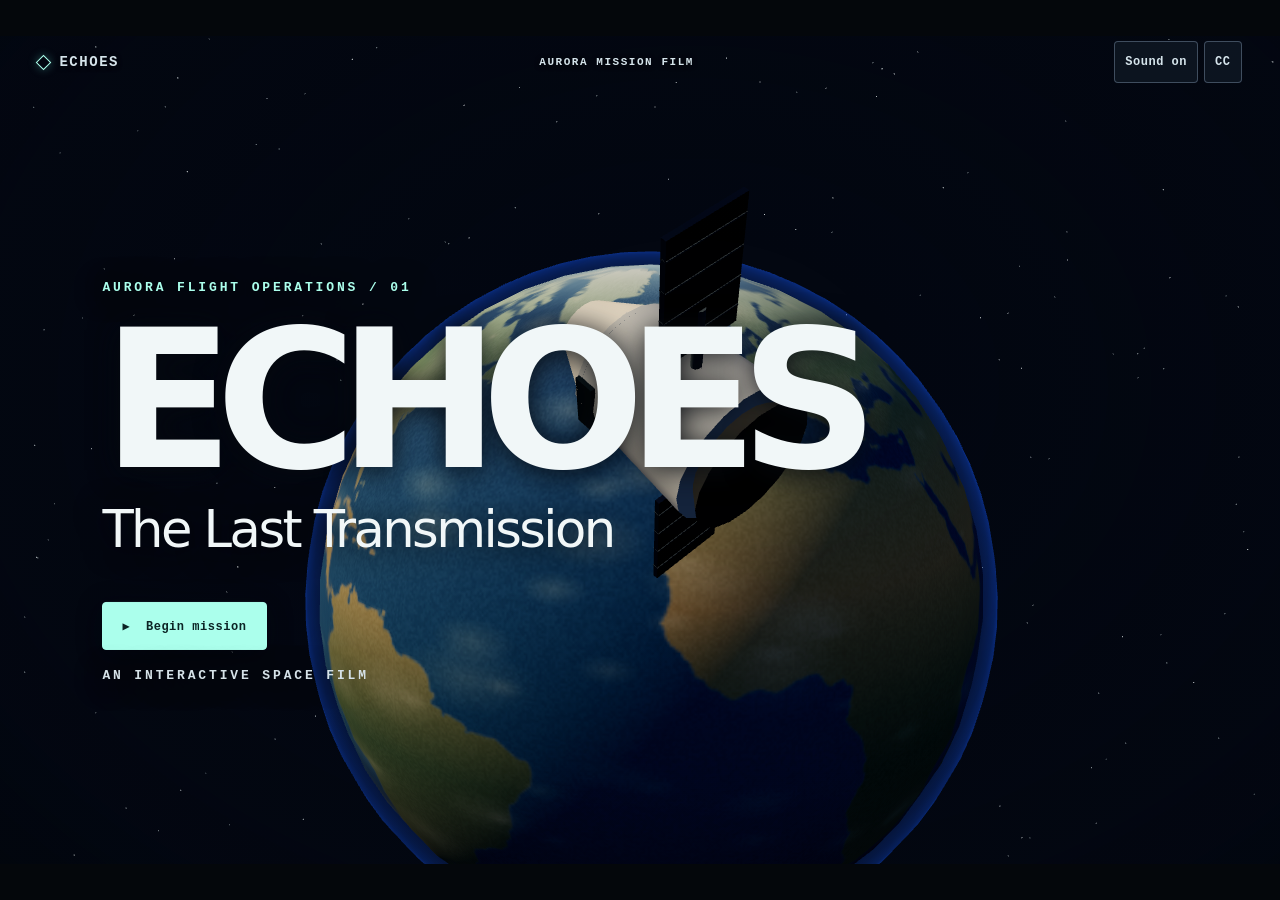
==== index.html @ e396bc31 "Add ECHOES cinematic game and prototype" ====
<!doctype html>
<html lang="en">
<head>
<meta charset="utf-8"><meta name="viewport" content="width=device-width, initial-scale=1, viewport-fit=cover">
<meta name="theme-color" content="#060b13"><title>ECHOES — The Last Transmission</title>
<link rel="stylesheet" href="cinematic/game.css">
<script defer src="cinematic/assets/three.min.js"></script>
<script defer src="cinematic/earth.js"></script>
<script defer src="cinematic/sky.js"></script>
<script defer src="cinematic/story.js"></script>
<script defer src="cinematic/timings.js"></script>
<script defer src="cinematic/models.js"></script>
<script defer src="cinematic/world.js"></script>
<script defer src="cinematic/shots.js"></script>
<script defer src="cinematic/game.js"></script>
</head>
<body>
<main id="screen" aria-label="ECHOES mission">
  <canvas id="world" aria-label="Animated mission view"></canvas>
  <video id="film" playsinline preload="auto" hidden></video>
  <div class="grade" aria-hidden="true"></div><div id="bars" class="bars" aria-hidden="true"></div>
  <div id="cut" aria-hidden="true"></div>
  <div id="visor" aria-hidden="true" hidden><span></span></div>
  <header class="top"><span class="wordmark"><i></i> ECHOES</span><span id="feed" aria-live="polite">AURORA MISSION FILM</span><div class="tools"><button type="button" id="audio" aria-pressed="false" title="Mute or unmute">Sound on</button><button type="button" id="captions" aria-pressed="false" title="Toggle captions">CC</button><button type="button" id="pause" aria-label="Pause" title="Pause (Esc)" hidden>Ⅱ</button></div></header>
  <section id="menu" aria-labelledby="title">
    <p class="overline">AURORA FLIGHT OPERATIONS / 01</p><h1 id="title">ECHOES</h1><p class="subtitle">The Last Transmission</p>
    <button id="start" type="button" class="primary"><span aria-hidden="true">▶</span> Begin mission</button>
    <span class="tag">AN INTERACTIVE SPACE FILM</span>
  </section>
  <section id="cinema" aria-label="Film controls" hidden><div id="scene-name"></div><div class="time-track"><i id="time"></i></div><button id="skip" type="button">Skip sequence <span aria-hidden="true">↗</span></button></section>
  <a id="sky-credit" href="https://www.eso.org/public/images/eso0932a/" target="_blank" rel="noopener" hidden>Milky Way panorama · ESO/S. Brunier</a>
  <section id="hud" aria-label="Field controls" hidden>
    <div id="objective"><span id="actor"></span><strong id="target"></strong><div id="steps" aria-hidden="true"></div></div>
    <div id="marker" aria-hidden="true"><i></i><span></span></div>
    <span id="heading-arrow" aria-hidden="true">▲</span><div id="reticle" aria-hidden="true"></div>
    <p id="hint" role="status"></p>
    <div id="touch"><div class="pad" aria-label="Movement controls"><button data-move="forward" type="button" aria-label="Move forward">↑</button><button data-move="left" type="button" aria-label="Move left">←</button><button data-move="back" type="button" aria-label="Move backward">↓</button><button data-move="right" type="button" aria-label="Move right">→</button></div><div class="pad turn" aria-label="Camera controls"><button data-move="turnLeft" type="button" aria-label="Turn left">↶</button><button data-move="turnRight" type="button" aria-label="Turn right">↷</button></div></div>
    <button type="button" id="interact" class="primary" hidden>Inspect</button>
    <p class="keyhelp"><kbd>W A S D</kbd> move <b>·</b> <kbd>Q / E</kbd> turn <b>·</b> <kbd>F</kbd> inspect <b>·</b> drag to look</p>
  </section>
  <div id="subtitles" aria-live="off" hidden><span id="speaker"></span><p id="speech"></p></div>
  <section id="end" aria-labelledby="end-title" hidden><p class="overline">EARTH / RECOVERY CONFIRMED</p><h2 id="end-title">Mission complete.</h2><button class="primary" id="again" type="button">Replay mission</button><a href="cinematic/credits.html">Credits and sources</a></section>
  <div id="paused" role="dialog" aria-modal="true" aria-labelledby="paused-title" hidden><div><h2 id="paused-title">Mission paused</h2><button class="primary" id="resume" type="button">Resume</button></div></div>
  <section id="unsupported" hidden><h2>3D graphics are unavailable</h2><p>Enable hardware acceleration or open this file in Chrome or Edge to play.</p><button id="watch" type="button" hidden>Watch the opening</button></section>
</main>
<noscript>Enable JavaScript to play the locally rendered mission.</noscript>
</body>
</html>
---- cinematic/game.css ----
@charset "utf-8";
:root{color-scheme:dark;--mint:#abffec;--pale:#f1f7f8;--ink:#080f17;--mono:Consolas,"Courier New",monospace}
*{box-sizing:border-box}body{margin:0;background:#070b13;color:var(--pale);font:16px system-ui,sans-serif}button,a{-webkit-tap-highlight-color:transparent}button{font:700 12px var(--mono);letter-spacing:.045em;cursor:pointer;color:inherit;background:#101925c9;border:1px solid #92adc660;min-height:42px;padding:0 13px;border-radius:4px}button:hover,button:focus-visible,a:focus-visible{outline:2px solid var(--mint);outline-offset:3px}button[aria-pressed=true]{color:var(--mint);border-color:var(--mint)}a{color:var(--mint)}[hidden]{display:none!important}
#screen{width:100%;height:100vh;height:100dvh;position:relative;overflow:hidden;isolation:isolate;min-height:330px}#world,#film,.grade,.bars,#cut{position:absolute;inset:0;width:100%;height:100%;display:block}#world{touch-action:none}#film{object-fit:cover;background:#070b13}.grade{background:radial-gradient(ellipse at 54% 43%,transparent 20%,#02071155 83%,#01050a9c 100%);pointer-events:none}.bars{pointer-events:none;border-block:clamp(10px,4vh,44px) solid #04070b}.playing .bars{border-width:0}.playing .grade{background:radial-gradient(ellipse at center,transparent 58%,#04080e6b 100%)}#cut{z-index:3;pointer-events:none;background:#04080f;opacity:0}#cut.flash{animation:cut .45s ease-out both}@keyframes cut{from{opacity:1}to{opacity:0}}
.top{position:absolute;z-index:5;left:clamp(14px,3vw,48px);right:clamp(14px,3vw,48px);top:clamp(10px,4.6vh,53px);display:flex;align-items:center;justify-content:space-between;gap:10px;font:700 11px var(--mono);letter-spacing:.14em;color:#d5e4eb;text-shadow:0 1px 5px #06070a}.wordmark{font-size:14px;display:flex;align-items:center;gap:10px}.wordmark i{width:11px;height:11px;transform:rotate(45deg);border:1px solid var(--mint);box-shadow:0 0 10px #70decf5b}.tools{display:flex;gap:6px}.tools button{padding:0 10px}.playing .top{top:12px}#feed{text-align:center}
#menu,#end{position:absolute;z-index:4;left:clamp(22px,8vw,135px);top:50%;transform:translateY(-44%);text-shadow:0 3px 30px #05090f}.overline,.tag{font:700 clamp(10px,1.3vw,13px) var(--mono);letter-spacing:.22em;color:var(--mint)}h1{font-size:clamp(70px,15vw,215px);line-height:.82;letter-spacing:-.093em;margin:.14em 0 .1em;font-weight:850}.subtitle{font-size:clamp(22px,4vw,55px);letter-spacing:-.05em;margin:.35em 0 .85em}.primary{background:var(--mint);color:#0c2425;border-color:var(--mint);min-height:48px;padding:0 19px;box-shadow:0 4px 24px #05090e66}.primary span{margin-right:8px}.tag{display:block;color:#d6e2e8;margin-top:18px}
#cinema{position:absolute;z-index:4;left:clamp(14px,3vw,48px);right:clamp(14px,3vw,48px);bottom:clamp(15px,6vh,72px);display:grid;align-items:center;grid-template-columns:auto 1fr auto;gap:14px;font:700 11px var(--mono);letter-spacing:.13em}#scene-name{min-width:12ch;text-shadow:0 1px 6px #030407;color:var(--mint)}.time-track{height:2px;background:#bbd7e04d}.time-track i{display:block;height:2px;background:var(--mint);width:0}
#subtitles{position:absolute;z-index:6;left:50%;transform:translateX(-50%);bottom:17%;width:max-content;max-width:min(86%,680px);text-align:center;padding:10px 14px;background:#050911e0;border-radius:5px;box-shadow:0 5px 24px #0005;pointer-events:none}#subtitles span{font:700 10px var(--mono);color:var(--mint);letter-spacing:.15em}#subtitles p{margin:.24rem 0 0;line-height:1.35;font-size:clamp(14px,2vw,19px)}.playing #subtitles{bottom:16%}
#hud{position:absolute;inset:0;pointer-events:none;z-index:4}#objective{position:absolute;top:72px;left:clamp(12px,3vw,48px);padding:10px 16px;border-left:2px solid var(--mint);background:linear-gradient(90deg,#09111bed,transparent);min-width:200px}#objective span,#objective strong{display:block}#objective span{color:var(--mint);font:700 11px var(--mono);letter-spacing:.13em}#objective strong{font-size:clamp(16px,2.1vw,24px);letter-spacing:-.035em;margin:.1em 0 .35em}#steps{display:flex;gap:5px}#steps i{width:19px;height:3px;background:#abc5ce54}#steps i.active,#steps i.done{background:var(--mint)}#steps i.done{opacity:.52}#marker{position:absolute;display:grid;justify-items:center;gap:7px;transform:translate(-50%,-50%);color:var(--mint);text-shadow:0 1px 5px #0b1519}#marker i{display:block;width:19px;height:19px;transform:rotate(45deg);border:2px solid var(--mint);box-shadow:0 0 13px #0f202e;background:#0f201f91}#marker span,#hint{font:700 12px var(--mono);letter-spacing:.08em}#marker span{padding:4px 6px;background:#070e17cf;border-radius:3px}#heading-arrow{position:absolute;display:grid;place-items:center;left:50%;top:21%;transform:translateX(-50%);color:var(--mint);font-size:23px;text-shadow:0 1px 5px #04171d}#reticle{position:absolute;left:50%;top:50%;width:16px;height:16px;border:1px solid #c7f3e9b7;border-radius:50%;transform:translate(-50%,-50%);display:none}.mars #reticle{display:block}#hint{position:absolute;bottom:19%;width:100%;text-align:center;color:#ffdcba;text-shadow:0 2px 5px #07040a}#interact{pointer-events:auto;position:absolute;left:50%;bottom:9%;transform:translateX(-50%);white-space:nowrap}.keyhelp{position:absolute;left:50%;bottom:1.4%;transform:translateX(-50%);white-space:nowrap;font:700 11px var(--mono);background:#0a111ce8;border:1px solid #afced43b;border-radius:3px;padding:7px 10px}.keyhelp b{color:var(--mint)}#touch{position:absolute;left:14px;right:14px;bottom:9%;display:none;justify-content:space-between;align-items:end}.pad{display:grid;grid-template-columns:repeat(3,44px);gap:5px;pointer-events:auto}.pad.turn{grid-template-columns:repeat(2,44px)}.pad button{padding:0;font-size:20px;touch-action:none;user-select:none}.pad button:first-child:not(.turn button){grid-column:2}.pad button[data-move=left]{grid-column:1}#visor{position:absolute;inset:14% 3.5%;pointer-events:none;border:1px solid #a1eddb55;z-index:2;background:repeating-linear-gradient(0deg,#73f3cc08 0 1px,transparent 2px 5px);clip-path:polygon(0 0,17% 0,17% 2%,83% 2%,83% 0,100% 0,100% 100%,83% 100%,83% 98%,17% 98%,17% 100%,0 100%)}
#end h2,#unsupported h2{font-size:clamp(38px,8vw,100px);letter-spacing:-.075em;line-height:.96;margin:.18em 0 .42em}#end a{display:block;margin-top:14px;font-size:13px}#paused{position:absolute;inset:0;display:grid;place-items:center;background:#04070bdd;z-index:9}#paused>div{padding:36px;background:#131e2a;border:1px solid #749192;text-align:center}#paused h2{margin:0 0 20px}#unsupported{position:absolute;inset:0;z-index:10;padding:10vh 7vw;background:#09131e}
@media(pointer:coarse),(max-width:720px){#touch{display:flex}.keyhelp{display:none}#interact{bottom:3%}#hint{bottom:23%}.playing #subtitles{bottom:25%}}
@media(max-width:550px){#feed{display:none}.top{top:12px}#menu{transform:translateY(-38%)}#cinema{grid-template-columns:1fr auto}#cinema .time-track{position:absolute;left:0;right:0;bottom:-7px}#scene-name{font-size:9px}.tools button{min-height:38px}#objective{top:64px}.bars{border-width:12px}}
@media(prefers-reduced-motion:reduce){#cut.flash{animation:none}}

#sky-credit{position:absolute;z-index:5;right:clamp(14px,3vw,48px);top:calc(clamp(10px,4.6vh,53px) + 56px);padding:4px 7px;background:#050911d9;color:#d5e4eb;font:700 10px var(--mono);border-radius:3px}
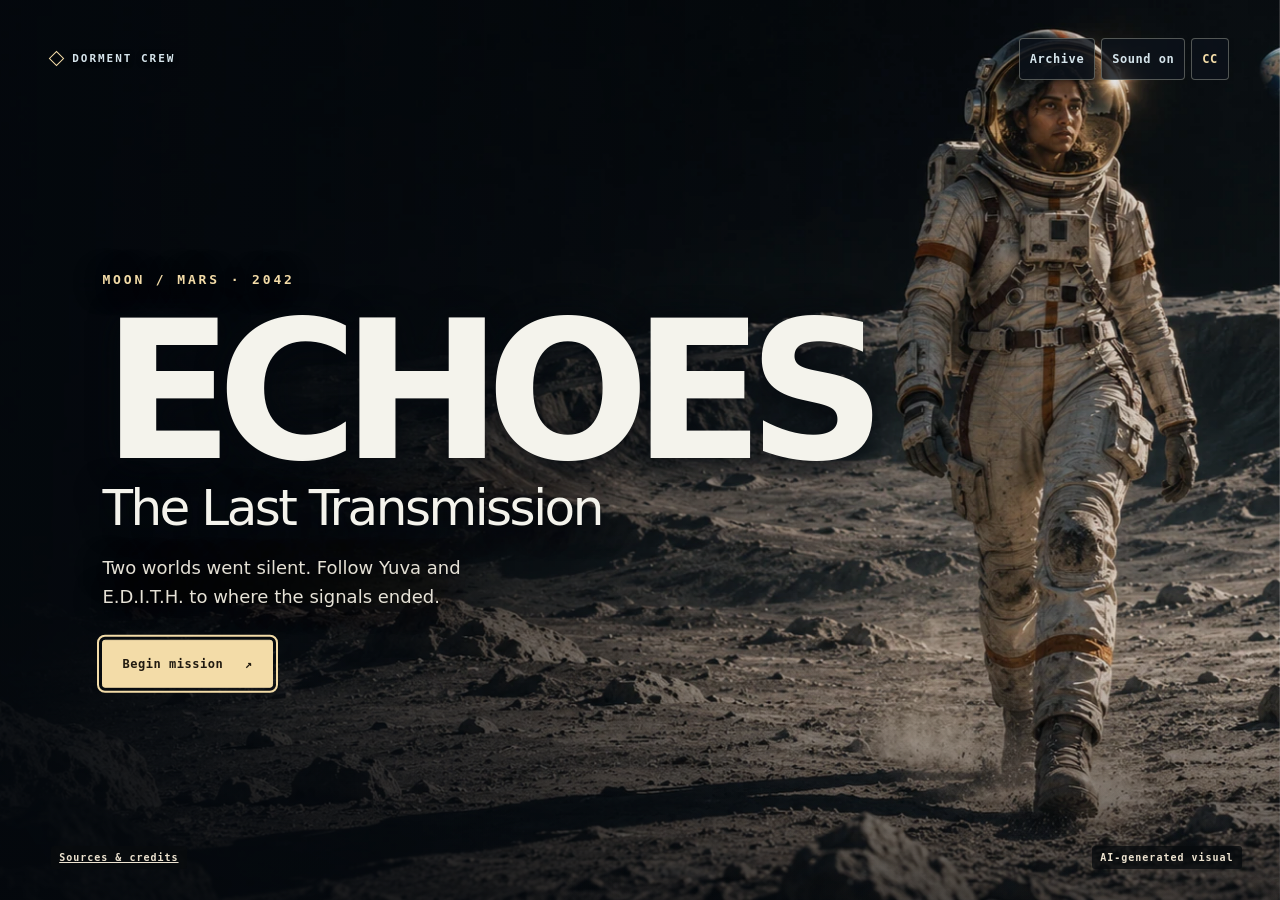
==== commit 0fa36c08: "Publish ECHOES cinematic mission with playable Moon and Mars routes" ====
--- a/index.html
+++ b/index.html
@@ -2,47 +2,66 @@
 <html lang="en">
 <head>
 <meta charset="utf-8"><meta name="viewport" content="width=device-width, initial-scale=1, viewport-fit=cover">
-<meta name="theme-color" content="#060b13"><title>ECHOES — The Last Transmission</title>
-<link rel="stylesheet" href="cinematic/game.css">
+<meta name="theme-color" content="#070c10"><meta name="description" content="Follow Yuva and E.D.I.T.H. from lunar night to the last signal on Mars. An interactive film grounded in NASA mission records.">
+<title>ECHOES — The Last Transmission</title>
+<link rel="stylesheet" href="cinematic/game.css"><link rel="stylesheet" href="cinematic/final.css?v=2042">
 <script defer src="cinematic/assets/three.min.js"></script>
-<script defer src="cinematic/earth.js"></script>
-<script defer src="cinematic/sky.js"></script>
-<script defer src="cinematic/story.js"></script>
-<script defer src="cinematic/timings.js"></script>
-<script defer src="cinematic/models.js"></script>
-<script defer src="cinematic/world.js"></script>
-<script defer src="cinematic/shots.js"></script>
-<script defer src="cinematic/game.js"></script>
+<script defer src="cinematic/earth.js"></script><script defer src="cinematic/sky.js"></script>
+<script defer src="cinematic/archive-data.js?v=2042"></script><script defer src="cinematic/story.js?v=2042"></script><script defer src="cinematic/timings.js?v=2042"></script>
+<script defer src="cinematic/assets/final/model-loader.js"></script><script defer src="cinematic/actor.js?v=2042"></script><script defer src="cinematic/models.js?v=2042"></script><script defer src="cinematic/world.js?v=2042"></script><script defer src="cinematic/shots.js?v=2042"></script><script defer src="cinematic/direction.js?v=2042"></script><script defer src="cinematic/panels.js?v=2042"></script><script defer src="cinematic/game.js?v=2042"></script>
 </head>
 <body>
 <main id="screen" aria-label="ECHOES mission">
   <canvas id="world" aria-label="Animated mission view"></canvas>
-  <video id="film" playsinline preload="auto" hidden></video>
+  <video id="film" playsinline preload="none" hidden></video>
+  <video id="interview-video" playsinline muted loop preload="none" aria-hidden="true" hidden></video>
+  <div id="plate" aria-hidden="true" hidden></div>
   <div class="grade" aria-hidden="true"></div><div id="bars" class="bars" aria-hidden="true"></div>
   <div id="cut" aria-hidden="true"></div>
   <div id="visor" aria-hidden="true" hidden><span></span></div>
-  <header class="top"><span class="wordmark"><i></i> ECHOES</span><span id="feed" aria-live="polite">AURORA MISSION FILM</span><div class="tools"><button type="button" id="audio" aria-pressed="false" title="Mute or unmute">Sound on</button><button type="button" id="captions" aria-pressed="false" title="Toggle captions">CC</button><button type="button" id="pause" aria-label="Pause" title="Pause (Esc)" hidden>Ⅱ</button></div></header>
+  <header class="top">
+    <span class="wordmark"><i aria-hidden="true"></i> DORMENT CREW</span>
+    <span id="feed" aria-live="polite"></span>
+    <div class="tools"><button id="archive-open" type="button">Archive</button><button type="button" id="audio" aria-pressed="false" title="Mute or unmute">Sound on</button><button type="button" id="captions" aria-pressed="true" title="Toggle captions">CC</button><button type="button" id="pause" aria-label="Pause" title="Pause (Esc)" hidden>Ⅱ</button></div>
+  </header>
   <section id="menu" aria-labelledby="title">
-    <p class="overline">AURORA FLIGHT OPERATIONS / 01</p><h1 id="title">ECHOES</h1><p class="subtitle">The Last Transmission</p>
-    <button id="start" type="button" class="primary"><span aria-hidden="true">▶</span> Begin mission</button>
-    <span class="tag">AN INTERACTIVE SPACE FILM</span>
+    <p class="overline">MOON / MARS · 2042</p>
+    <h1 id="title">ECHOES</h1><p class="subtitle">The Last Transmission</p>
+    <p class="premise">Two worlds went silent. Follow Yuva and E.D.I.T.H. to where the signals ended.</p>
+    <button id="start" type="button" class="primary">Begin mission <span aria-hidden="true">↗</span></button>
+    <button id="continue" type="button" class="secondary" hidden>Resume mission</button>
   </section>
-  <section id="cinema" aria-label="Film controls" hidden><div id="scene-name"></div><div class="time-track"><i id="time"></i></div><button id="skip" type="button">Skip sequence <span aria-hidden="true">↗</span></button></section>
-  <a id="sky-credit" href="https://www.eso.org/public/images/eso0932a/" target="_blank" rel="noopener" hidden>Milky Way panorama · ESO/S. Brunier</a>
+  <a id="menu-sources" href="cinematic/credits.html">Sources &amp; credits</a>
+  <span id="art-credit" hidden>AI-generated visual</span>
+  <section id="cinema" aria-label="Film controls" hidden><div id="scene-name"></div><div class="time-track"><i id="time"></i></div><button id="skip" type="button">Skip scene <span aria-hidden="true">↗</span></button></section>
+  <div id="film-error" role="status" hidden><p>Video playback is unavailable.</p><button id="retry-film" type="button">Retry video</button></div>
+  <a id="sky-credit" href="https://www.eso.org/public/images/eso0932a/" target="_blank" rel="noopener" hidden>ESO/S. Brunier · Milky Way panorama</a>
+  <div id="news" hidden><span>ARCHIVE BROADCAST · NOV 2026</span><strong>Voyager 1</strong><p>One light-day from Earth</p></div>
+  <a id="scene-credit" hidden target="_blank" rel="noopener"></a>
   <section id="hud" aria-label="Field controls" hidden>
     <div id="objective"><span id="actor"></span><strong id="target"></strong><div id="steps" aria-hidden="true"></div></div>
     <div id="marker" aria-hidden="true"><i></i><span></span></div>
     <span id="heading-arrow" aria-hidden="true">▲</span><div id="reticle" aria-hidden="true"></div>
     <p id="hint" role="status"></p>
+    <button type="button" id="guide" title="Use the navigation tool">Navigate</button>
     <div id="touch"><div class="pad" aria-label="Movement controls"><button data-move="forward" type="button" aria-label="Move forward">↑</button><button data-move="left" type="button" aria-label="Move left">←</button><button data-move="back" type="button" aria-label="Move backward">↓</button><button data-move="right" type="button" aria-label="Move right">→</button></div><div class="pad turn" aria-label="Camera controls"><button data-move="turnLeft" type="button" aria-label="Turn left">↶</button><button data-move="turnRight" type="button" aria-label="Turn right">↷</button></div></div>
     <button type="button" id="interact" class="primary" hidden>Inspect</button>
     <p class="keyhelp"><kbd>W A S D</kbd> move <b>·</b> <kbd>Q / E</kbd> turn <b>·</b> <kbd>F</kbd> inspect <b>·</b> drag to look</p>
   </section>
   <div id="subtitles" aria-live="off" hidden><span id="speaker"></span><p id="speech"></p></div>
-  <section id="end" aria-labelledby="end-title" hidden><p class="overline">EARTH / RECOVERY CONFIRMED</p><h2 id="end-title">Mission complete.</h2><button class="primary" id="again" type="button">Replay mission</button><a href="cinematic/credits.html">Credits and sources</a></section>
+  <dialog id="archive" aria-labelledby="archive-title"><div class="archive-shell">
+    <div class="dialog-head"><div><p class="overline">NASA MISSION RECORDS</p><h2 id="archive-title">Equipment archive</h2></div><button id="archive-close" type="button">Close</button></div>
+    <div class="archive-grid"><nav id="archive-list" aria-label="Equipment records"></nav><article id="archive-detail" aria-live="polite"></article></div>
+    <div class="archive-actions"><span id="archive-count"></span><button class="secondary" id="archive-next" type="button">Next record →</button><button class="primary" id="archive-continue" type="button" hidden>Continue mission →</button></div>
+  </div></dialog>
+  <section id="interview" aria-labelledby="question" hidden><div class="interview-panel">
+    <span class="overline" id="quiz-progress">EARTH · 2045</span><h2 id="question" tabindex="-1"></h2>
+    <div id="answers"></div><p id="quiz-feedback" role="status"></p>
+    <button type="button" class="secondary" id="quiz-clue">Show clue</button><button type="button" id="quiz-next" class="primary" hidden>Next question →</button>
+  </div></section>
+  <section id="end" aria-labelledby="end-title" hidden><p class="overline">EARTH · 2045</p><h2 id="end-title">Transmission complete.</h2><p id="scoreline"></p><button class="primary" id="again" type="button">Replay mission</button><a href="cinematic/credits.html">Sources &amp; credits</a></section>
   <div id="paused" role="dialog" aria-modal="true" aria-labelledby="paused-title" hidden><div><h2 id="paused-title">Mission paused</h2><button class="primary" id="resume" type="button">Resume</button></div></div>
-  <section id="unsupported" hidden><h2>3D graphics are unavailable</h2><p>Enable hardware acceleration or open this file in Chrome or Edge to play.</p><button id="watch" type="button" hidden>Watch the opening</button></section>
 </main>
-<noscript>Enable JavaScript to play the locally rendered mission.</noscript>
+<noscript>Enable JavaScript to play ECHOES.</noscript>
 </body>
 </html>
--- a/cinematic/final.css
+++ b/cinematic/final.css
@@ -0,0 +1,56 @@
+@charset "utf-8";
+:root{--mint:#f3dca8;--pale:#f4f3ec;--ink:#080d11;--mono:"Courier Prime",Consolas,monospace}
+body{font-family:Inter,system-ui,sans-serif}#world{background:#070c10}
+#plate{position:absolute;inset:0;transform-origin:55% 45%;background-size:cover;background-position:center;will-change:transform;pointer-events:none}
+#screen[data-mode=menu] .grade{background:linear-gradient(90deg,#04080de8 1%,#04080d95 36%,#04080d1a 70%),linear-gradient(0deg,#04080d9c,transparent 27%)}
+#screen[data-mode=menu] .bars,#screen[data-mode=quiz] .bars,#screen[data-mode=end] .bars{border:0}
+#screen[data-mode=menu] #plate{background-position:62% center}
+.top{left:clamp(18px,4vw,64px);right:clamp(18px,4vw,64px);top:clamp(14px,4.2vh,46px)}
+.tools button,.secondary{background:#0c121bcc;border-color:#c6c9bb60;min-height:42px}
+.wordmark{font-size:11px;letter-spacing:.18em}.wordmark i{border-color:#f3dca8;box-shadow:none}
+#menu{left:clamp(22px,8vw,126px);top:50%;max-width:calc(100% - 44px)}
+#menu h1{font:850 clamp(64px,15vw,194px)/.85 "Barlow Condensed","Arial Narrow",system-ui,sans-serif;letter-spacing:-.085em;margin:.12em 0 .03em}
+.subtitle{font-size:clamp(24px,4vw,50px);margin:.35rem 0 1rem;font-weight:520}
+.premise{max-width:35ch;color:#e6e2d7;line-height:1.63;font-size:clamp(14px,1.5vw,18px);margin:0 0 28px}
+#menu .primary,#menu .secondary{margin:0 6px 6px 0}
+.primary{color:#201a10;box-shadow:none;border-radius:3px}.primary:hover{background:#fff0ca}.primary span{margin:0 0 0 14px}
+#menu-sources,#art-credit{position:absolute;z-index:5;color:#ede3d0;bottom:clamp(12px,2.4vw,35px);font:700 10px var(--mono);letter-spacing:.1em;background:#080b0dc7;padding:6px 8px;border-radius:3px}
+#menu-sources{left:clamp(17px,4vw,64px)}#art-credit{right:clamp(15px,3vw,48px)}
+#screen[data-mode=movie] #art-credit{bottom:clamp(3px,1vh,12px)}
+#screen[data-mode=quiz] #art-credit{top:68px;bottom:auto}
+#scene-credit{position:absolute;z-index:5;right:clamp(14px,3vw,48px);top:clamp(65px,10vh,95px);font:700 10px var(--mono);padding:5px 7px;background:#070c10d9}
+#news{position:absolute;z-index:2;left:clamp(18px,7vw,112px);top:25%;background:#071216e0;border-left:2px solid var(--mint);padding:13px 19px;max-width:82vw}#news span{font:700 10px var(--mono);letter-spacing:.11em;color:var(--mint)}#news strong{display:block;font-size:clamp(25px,4vw,60px);letter-spacing:-.05em;line-height:1.08}#news p{margin:.3rem 0}
+#objective{border-color:var(--mint)}#objective strong{letter-spacing:-.02em}
+#guide{pointer-events:auto;position:absolute;top:74px;right:clamp(12px,3vw,48px)}
+#archive{width:min(1060px,96vw);max-height:min(91dvh,900px);border:1px solid #8e8e7855;background:#10181d;color:var(--pale);padding:0;border-radius:8px}
+#archive::backdrop{background:#03060ad9;backdrop-filter:blur(10px)}
+.archive-shell{padding:clamp(15px,3vw,29px)}
+.dialog-head{display:flex;justify-content:space-between;gap:12px;align-items:center;margin-bottom:14px}.dialog-head h2{margin:4px 0 0;font-size:clamp(22px,4vw,36px);letter-spacing:-.045em}.dialog-head p{margin:0}
+.archive-grid{display:grid;grid-template-columns:minmax(170px,27%) minmax(0,1fr);gap:clamp(14px,3vw,30px)}
+#archive-list{max-height:55dvh;overflow:auto;display:grid;align-content:start;gap:6px;padding:3px}
+#archive-list h3{font:700 11px var(--mono);letter-spacing:.13em;color:var(--mint);margin:10px 0 3px}
+#archive-list button{text-align:left;line-height:1.35}#archive-list button[aria-current=true]{background:#f3dca8;color:#221a0d}
+#archive-detail h3{font-size:clamp(19px,3vw,30px);margin:.2rem 0;letter-spacing:-.035em}
+#archive-detail p{margin:.5rem 0;line-height:1.44}
+#archive-detail figure{margin:0;background:#090d0f;border:1px solid #88857566}
+#archive-detail img{display:block;width:100%;height:min(32dvh,270px);object-fit:contain}
+#archive-detail figcaption{padding:6px 9px;color:#d1ccc0;font:11px var(--mono)}
+#archive-detail .site,#archive-count{font:700 11px var(--mono);letter-spacing:.07em;color:var(--mint)}
+.archive-actions{display:flex;align-items:center;justify-content:flex-end;gap:9px;margin-top:15px;flex-wrap:wrap}.archive-actions span{margin-right:auto}
+#interview{position:absolute;z-index:4;inset:0;display:flex;align-items:end;padding:clamp(14px,4vw,54px);pointer-events:none;background:linear-gradient(0deg,#04080dd9,transparent 84%)}
+.interview-panel{width:min(600px,100%);max-height:calc(100dvh - 90px);overflow:auto;pointer-events:auto;padding:clamp(14px,2.5vw,29px);background:#091016e8;border:1px solid #eee0bb4d;border-left:2px solid var(--mint)}
+.interview-panel h2{font-size:clamp(20px,3vw,36px);line-height:1.12;margin:9px 0 15px;letter-spacing:-.035em}.interview-panel h2:focus{outline:none}
+#answers{display:grid;gap:7px}#answers button{padding:9px 12px;text-align:left;font:650 14px/1.3 Inter,system-ui,sans-serif}
+#answers button:disabled{cursor:default;color:#dad8ca;opacity:.85}#answers .correct{background:#274239;color:#f1ffd9;border-color:#81beaa}#answers .wrong{background:#432c24;border-color:#d39e80}
+#quiz-feedback{font-size:14px;margin:10px 0;line-height:1.38;min-height:10px}#quiz-next{margin-left:5px}
+#end{max-width:calc(100% - 44px)}#scoreline{font-size:clamp(17px,2vw,23px)}
+#screen[data-mode=end] .grade{background:linear-gradient(90deg,#04080de8,#04080d65 70%,transparent)}
+@media(max-width:700px){.archive-grid{grid-template-columns:1fr}.archive-shell{padding:13px}.dialog-head{margin-bottom:6px}#archive-list{max-height:105px;display:flex;gap:6px;align-items:center}#archive-list h3{display:none}#archive-list button{flex:0 0 auto;white-space:nowrap;padding:0 8px}#archive-detail img{height:min(26vh,200px)}#archive-detail p{font-size:14px}.archive-actions .primary{min-height:42px}#guide{top:66px;right:13px}.tools button{min-height:38px;padding:0 8px}.wordmark{font-size:9px;gap:6px}.premise{max-width:25ch}#screen[data-mode=menu] #plate{background-position:63% center}#screen[data-mode=menu] .grade{background:linear-gradient(90deg,#04080dd9,#04080d20),linear-gradient(0deg,#04080dfa,transparent 65%)}#interview{padding-bottom:max(16px,env(safe-area-inset-bottom))}#screen[data-mode=quiz] #plate{background-position:67% center}}
+@media(prefers-reduced-motion:reduce){#plate{will-change:auto}}
+
+#film,#interview-video{object-fit:cover}
+#interview-video{position:absolute;inset:0;width:100%;height:100%;background:#080d11;object-position:60% center}
+#film-error{position:absolute;z-index:5;inset:auto 0 45%;margin:auto;width:max-content;max-width:90%;padding:16px 24px;background:#0c121b;text-align:center;border:1px solid #c6c9bb60}
+#film-error p{margin:0 0 12px}
+#screen[data-mode=quiz] #subtitles{display:none}
+#screen[data-mode=movie] #world:focus-visible{outline:none}
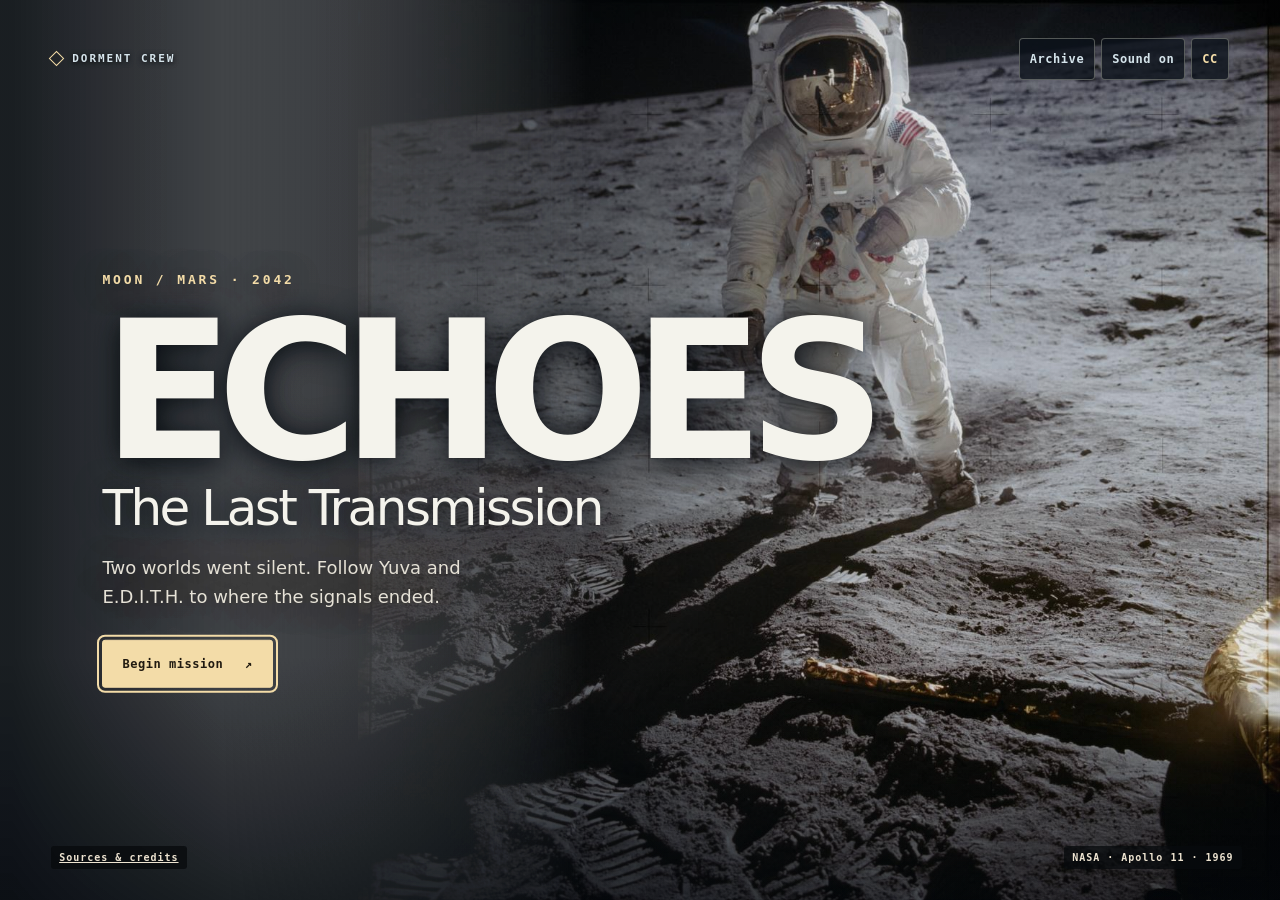
==== commit 9272020e: "Improve ECHOES chapter films and field inspections" ====
--- a/index.html
+++ b/index.html
@@ -4,11 +4,12 @@
 <meta charset="utf-8"><meta name="viewport" content="width=device-width, initial-scale=1, viewport-fit=cover">
 <meta name="theme-color" content="#070c10"><meta name="description" content="Follow Yuva and E.D.I.T.H. from lunar night to the last signal on Mars. An interactive film grounded in NASA mission records.">
 <title>ECHOES — The Last Transmission</title>
-<link rel="stylesheet" href="cinematic/game.css"><link rel="stylesheet" href="cinematic/final.css?v=2042">
+<link rel="stylesheet" href="cinematic/game.css"><link rel="stylesheet" href="cinematic/final.css?v=terrain">
 <script defer src="cinematic/assets/three.min.js"></script>
 <script defer src="cinematic/earth.js"></script><script defer src="cinematic/sky.js"></script>
-<script defer src="cinematic/archive-data.js?v=2042"></script><script defer src="cinematic/story.js?v=2042"></script><script defer src="cinematic/timings.js?v=2042"></script>
-<script defer src="cinematic/assets/final/model-loader.js"></script><script defer src="cinematic/actor.js?v=2042"></script><script defer src="cinematic/models.js?v=2042"></script><script defer src="cinematic/world.js?v=2042"></script><script defer src="cinematic/shots.js?v=2042"></script><script defer src="cinematic/direction.js?v=2042"></script><script defer src="cinematic/panels.js?v=2042"></script><script defer src="cinematic/game.js?v=2042"></script>
+<script defer src="cinematic/archive-data.js?v=terrain"></script><script defer src="cinematic/story.js?v=terrain"></script><script defer src="cinematic/timings.js?v=terrain"></script>
+<script defer src="cinematic/lunar-terrain.js"></script>
+<script defer src="cinematic/assets/final/model-loader.js"></script><script defer src="cinematic/actor.js?v=terrain"></script><script defer src="cinematic/models.js?v=terrain"></script><script defer src="cinematic/world.js?v=terrain"></script><script defer src="cinematic/shots.js?v=terrain"></script><script defer src="cinematic/direction.js?v=terrain"></script><script defer src="cinematic/panels.js?v=terrain"></script><script defer src="cinematic/game.js?v=terrain"></script>
 </head>
 <body>
 <main id="screen" aria-label="ECHOES mission">
@@ -34,6 +35,9 @@
   <a id="menu-sources" href="cinematic/credits.html">Sources &amp; credits</a>
   <span id="art-credit" hidden>AI-generated visual</span>
   <section id="cinema" aria-label="Film controls" hidden><div id="scene-name"></div><div class="time-track"><i id="time"></i></div><button id="skip" type="button">Skip scene <span aria-hidden="true">↗</span></button></section>
+  <div id="chapter-card" aria-hidden="true" hidden>
+    <span id="chapter-number"></span><strong id="chapter-title"></strong>
+  </div>
   <div id="film-error" role="status" hidden><p>Video playback is unavailable.</p><button id="retry-film" type="button">Retry video</button></div>
   <a id="sky-credit" href="https://www.eso.org/public/images/eso0932a/" target="_blank" rel="noopener" hidden>ESO/S. Brunier · Milky Way panorama</a>
   <div id="news" hidden><span>ARCHIVE BROADCAST · NOV 2026</span><strong>Voyager 1</strong><p>One light-day from Earth</p></div>
@@ -52,7 +56,7 @@
   <dialog id="archive" aria-labelledby="archive-title"><div class="archive-shell">
     <div class="dialog-head"><div><p class="overline">NASA MISSION RECORDS</p><h2 id="archive-title">Equipment archive</h2></div><button id="archive-close" type="button">Close</button></div>
     <div class="archive-grid"><nav id="archive-list" aria-label="Equipment records"></nav><article id="archive-detail" aria-live="polite"></article></div>
-    <div class="archive-actions"><span id="archive-count"></span><button class="secondary" id="archive-next" type="button">Next record →</button><button class="primary" id="archive-continue" type="button" hidden>Continue mission →</button></div>
+    <div class="archive-actions"><span id="archive-count"></span><button class="secondary" id="archive-next" type="button">Next record →</button><button class="secondary" id="inspection-film" type="button" hidden>Watch replay</button><button class="primary" id="archive-continue" type="button" hidden>Continue mission →</button></div>
   </div></dialog>
   <section id="interview" aria-labelledby="question" hidden><div class="interview-panel">
     <span class="overline" id="quiz-progress">EARTH · 2045</span><h2 id="question" tabindex="-1"></h2>
--- a/cinematic/final.css
+++ b/cinematic/final.css
@@ -54,3 +54,31 @@
 #film-error p{margin:0 0 12px}
 #screen[data-mode=quiz] #subtitles{display:none}
 #screen[data-mode=movie] #world:focus-visible{outline:none}
+#screen[data-mode=menu] #plate{
+  background-size:auto min(100dvh,96vw);
+  background-repeat:no-repeat;
+  background-position:100% 50%;
+  background-color:#020305;
+  mask-image:linear-gradient(90deg,transparent 17%,#000 46%);
+}
+#chapter-card{
+  position:absolute;inset:0;display:grid;z-index:3;align-content:center;justify-items:center;
+  gap:12px;padding:3rem;text-align:center;background:#03070982;pointer-events:none;
+  color:#ffe8b3;text-shadow:0 5px 24px #000;
+}
+#chapter-number{font:700 12px var(--mono);letter-spacing:.18em;text-transform:uppercase}
+#chapter-title{font:500 clamp(38px,7vw,98px)/1.05 Georgia,serif}
+#archive.inspection{width:min(1130px,96vw);background:#0a1219}
+.inspection .archive-grid{grid-template-columns:minmax(155px,23%) minmax(0,1fr)}
+.inspection #archive-detail{display:grid;grid-template-columns:1fr;gap:6px}
+.inspection #archive-detail img{height:min(40dvh,440px)}
+.inspection #archive-detail p{max-width:68ch}
+.inspection #archive-detail h3{margin:0;font-size:clamp(25px,4vw,38px)}
+.inspection .archive-actions{position:sticky;bottom:0;background:#0a1219;padding-top:10px}
+@media(max-width:700px){
+  #screen[data-mode=menu] #plate{background-size:auto 66dvh;background-position:80% 2%;mask-image:linear-gradient(180deg,#000 38%,transparent 76%)}
+  #screen[data-mode=menu] .grade{background:linear-gradient(0deg,#04080d 2%,#04080dd9 30%,transparent 74%)}
+  #menu{top:auto;bottom:11%;transform:none}
+  .inspection .archive-grid{grid-template-columns:1fr}
+  .inspection #archive-detail img{height:min(34dvh,310px)}
+}
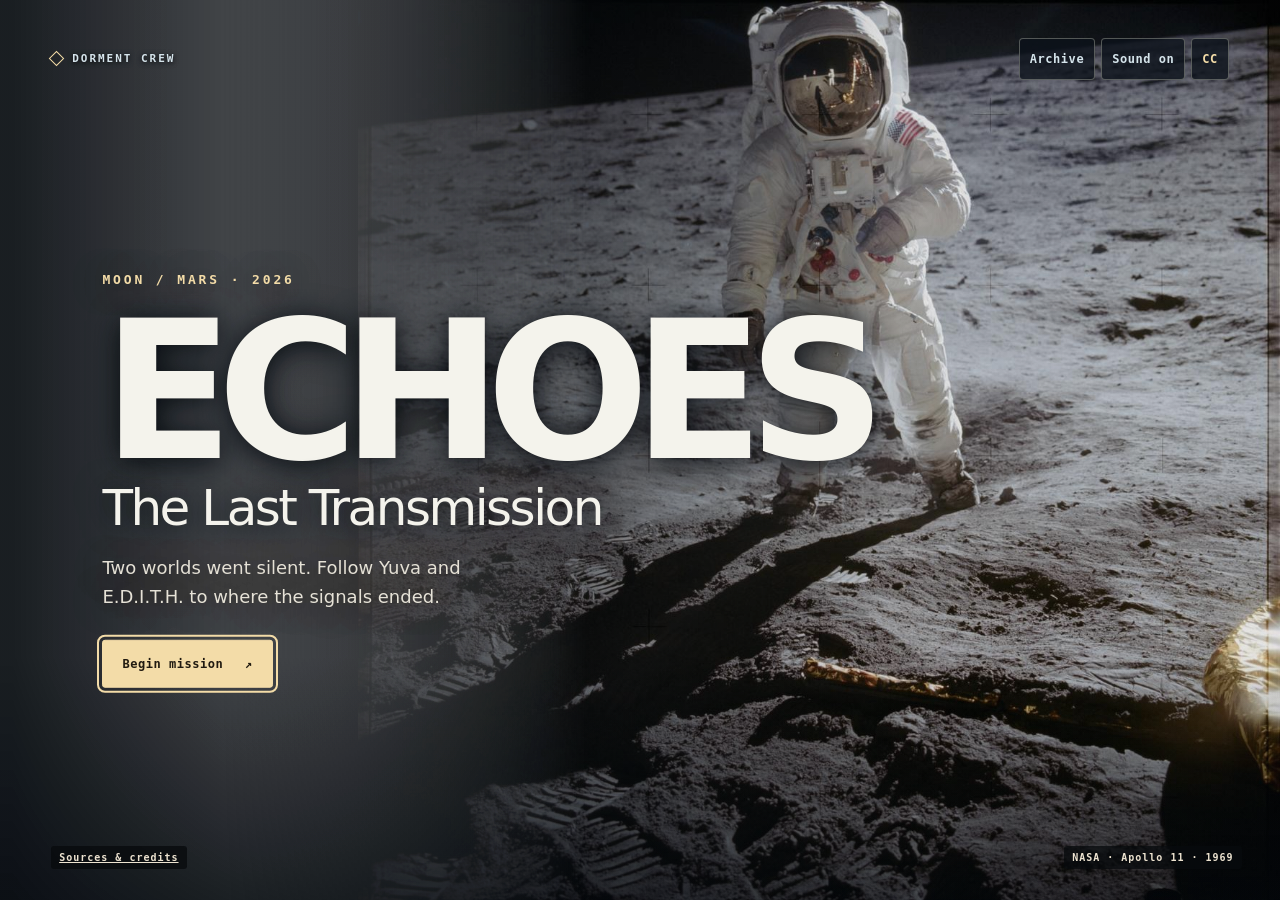
==== commit 13ca3ef0: "Set ECHOES in 2026 and refresh Mars lighting and score" ====
--- a/index.html
+++ b/index.html
@@ -4,12 +4,12 @@
 <meta charset="utf-8"><meta name="viewport" content="width=device-width, initial-scale=1, viewport-fit=cover">
 <meta name="theme-color" content="#070c10"><meta name="description" content="Follow Yuva and E.D.I.T.H. from lunar night to the last signal on Mars. An interactive film grounded in NASA mission records.">
 <title>ECHOES — The Last Transmission</title>
-<link rel="stylesheet" href="cinematic/game.css"><link rel="stylesheet" href="cinematic/final.css?v=terrain">
+<link rel="stylesheet" href="cinematic/game.css"><link rel="stylesheet" href="cinematic/final.css?v=night">
 <script defer src="cinematic/assets/three.min.js"></script>
 <script defer src="cinematic/earth.js"></script><script defer src="cinematic/sky.js"></script>
-<script defer src="cinematic/archive-data.js?v=terrain"></script><script defer src="cinematic/story.js?v=terrain"></script><script defer src="cinematic/timings.js?v=terrain"></script>
+<script defer src="cinematic/archive-data.js?v=terrain"></script><script defer src="cinematic/story.js?v=2026"></script><script defer src="cinematic/timings.js?v=2026"></script>
 <script defer src="cinematic/lunar-terrain.js"></script>
-<script defer src="cinematic/assets/final/model-loader.js"></script><script defer src="cinematic/actor.js?v=terrain"></script><script defer src="cinematic/models.js?v=terrain"></script><script defer src="cinematic/world.js?v=terrain"></script><script defer src="cinematic/shots.js?v=terrain"></script><script defer src="cinematic/direction.js?v=terrain"></script><script defer src="cinematic/panels.js?v=terrain"></script><script defer src="cinematic/game.js?v=terrain"></script>
+<script defer src="cinematic/assets/final/model-loader.js"></script><script defer src="cinematic/actor.js?v=terrain"></script><script defer src="cinematic/models.js?v=terrain"></script><script defer src="cinematic/world.js?v=2026"></script><script defer src="cinematic/shots.js?v=2026"></script><script defer src="cinematic/direction.js?v=terrain"></script><script defer src="cinematic/panels.js?v=2026"></script><script defer src="cinematic/game.js?v=2026"></script>
 </head>
 <body>
 <main id="screen" aria-label="ECHOES mission">
@@ -18,6 +18,7 @@
   <video id="interview-video" playsinline muted loop preload="none" aria-hidden="true" hidden></video>
   <div id="plate" aria-hidden="true" hidden></div>
   <div class="grade" aria-hidden="true"></div><div id="bars" class="bars" aria-hidden="true"></div>
+  <div id="ambient-particles" aria-hidden="true" hidden></div>
   <div id="cut" aria-hidden="true"></div>
   <div id="visor" aria-hidden="true" hidden><span></span></div>
   <header class="top">
@@ -26,7 +27,7 @@
     <div class="tools"><button id="archive-open" type="button">Archive</button><button type="button" id="audio" aria-pressed="false" title="Mute or unmute">Sound on</button><button type="button" id="captions" aria-pressed="true" title="Toggle captions">CC</button><button type="button" id="pause" aria-label="Pause" title="Pause (Esc)" hidden>Ⅱ</button></div>
   </header>
   <section id="menu" aria-labelledby="title">
-    <p class="overline">MOON / MARS · 2042</p>
+    <p class="overline">MOON / MARS · 2026</p>
     <h1 id="title">ECHOES</h1><p class="subtitle">The Last Transmission</p>
     <p class="premise">Two worlds went silent. Follow Yuva and E.D.I.T.H. to where the signals ended.</p>
     <button id="start" type="button" class="primary">Begin mission <span aria-hidden="true">↗</span></button>
@@ -59,11 +60,11 @@
     <div class="archive-actions"><span id="archive-count"></span><button class="secondary" id="archive-next" type="button">Next record →</button><button class="secondary" id="inspection-film" type="button" hidden>Watch replay</button><button class="primary" id="archive-continue" type="button" hidden>Continue mission →</button></div>
   </div></dialog>
   <section id="interview" aria-labelledby="question" hidden><div class="interview-panel">
-    <span class="overline" id="quiz-progress">EARTH · 2045</span><h2 id="question" tabindex="-1"></h2>
+    <span class="overline" id="quiz-progress">EARTH · 2026</span><h2 id="question" tabindex="-1"></h2>
     <div id="answers"></div><p id="quiz-feedback" role="status"></p>
     <button type="button" class="secondary" id="quiz-clue">Show clue</button><button type="button" id="quiz-next" class="primary" hidden>Next question →</button>
   </div></section>
-  <section id="end" aria-labelledby="end-title" hidden><p class="overline">EARTH · 2045</p><h2 id="end-title">Transmission complete.</h2><p id="scoreline"></p><button class="primary" id="again" type="button">Replay mission</button><a href="cinematic/credits.html">Sources &amp; credits</a></section>
+  <section id="end" aria-labelledby="end-title" hidden><p class="overline">EARTH · 2026</p><h2 id="end-title">Transmission complete.</h2><p id="scoreline"></p><button class="primary" id="again" type="button">Replay mission</button><a href="cinematic/credits.html">Sources &amp; credits</a></section>
   <div id="paused" role="dialog" aria-modal="true" aria-labelledby="paused-title" hidden><div><h2 id="paused-title">Mission paused</h2><button class="primary" id="resume" type="button">Resume</button></div></div>
 </main>
 <noscript>Enable JavaScript to play ECHOES.</noscript>
--- a/cinematic/final.css
+++ b/cinematic/final.css
@@ -52,6 +52,21 @@
 #interview-video{position:absolute;inset:0;width:100%;height:100%;background:#080d11;object-position:60% center}
 #film-error{position:absolute;z-index:5;inset:auto 0 45%;margin:auto;width:max-content;max-width:90%;padding:16px 24px;background:#0c121b;text-align:center;border:1px solid #c6c9bb60}
 #film-error p{margin:0 0 12px}
+#ambient-particles{position:absolute;inset:0;overflow:hidden;z-index:3;pointer-events:none}
+#ambient-particles i{
+  position:absolute;left:var(--x);top:var(--y);width:var(--size);height:var(--size);
+  border-radius:50%;background:#fff1c8;box-shadow:0 0 9px 2px #f3dca86b;
+  opacity:0;animation:particle-drift var(--time) var(--delay) linear infinite;
+}
+#screen[data-mode=end] #ambient-particles i{background:#d8f9ff;box-shadow:0 0 8px 2px #bbecff6b}
+@keyframes particle-drift{
+  from{transform:translate(-12px,22px);opacity:0}
+  22%,74%{opacity:var(--light)}
+  to{transform:translate(36px,-145px);opacity:0}
+}
+@media(prefers-reduced-motion:reduce){
+  #ambient-particles i{animation:none;opacity:calc(var(--light) * .5)}
+}
 #screen[data-mode=quiz] #subtitles{display:none}
 #screen[data-mode=movie] #world:focus-visible{outline:none}
 #screen[data-mode=menu] #plate{
